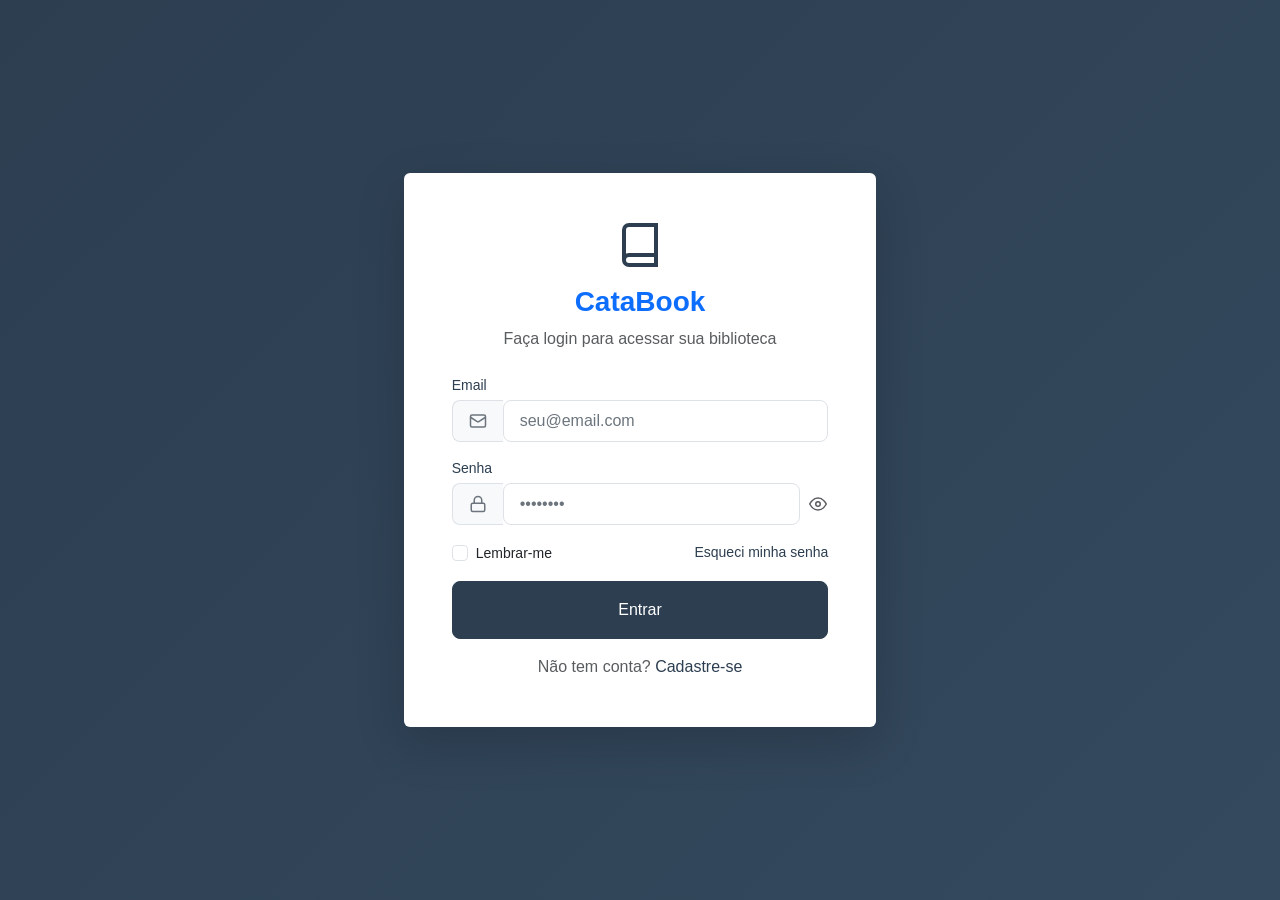
==== index.html @ 669f20c3 "Primeira versaão com adição de todos os arquivos" ====
<!DOCTYPE html>
<html lang="pt-BR">
<head>
  <meta charset="UTF-8">
  <meta name="viewport" content="width=device-width, initial-scale=1.0">
  <meta name="description" content="CataBook - Sistema de categorização de livros">
  <title>CataBook</title>
  <link href="https://cdn.jsdelivr.net/npm/bootstrap@5.3.2/dist/css/bootstrap.min.css" rel="stylesheet" integrity="sha384-T3c6CoIi6uLrA9TneNEoa7RxnatzjcDSCmG1MXxSR1GAsXEV/Dwwykc2MPK8M2HN" crossorigin="anonymous">
  <link rel="stylesheet" href="assets/css/main.css">
  <link rel="stylesheet" href="assets/css/components.css">
</head>
<body>
  <script>
    (function() {
      const token = sessionStorage.getItem('cata_book_access_token');
      if (token) {
        window.location.href = 'pages/book-list.html';
      } else {
        window.location.href = 'pages/login.html';
      }
    })();
  </script>
</body>
</html>
---- assets/css/main.css ----
:root {
  --color-primary: #2c3e50;
  --color-primary-light: #34495e;
  --color-primary-dark: #1a252f;
  --color-secondary: #e74c3c;
  --color-secondary-hover: #c0392b;
  --color-success: #27ae60;
  --color-warning: #f39c12;
  --color-info: #3498db;
  --color-light: #f8f9fa;
  --color-white: #ffffff;
  --color-text: #2c3e50;
  --color-text-muted: #6c757d;
  --color-border: #dee2e6;
  --color-border-focus: #2c3e50;
  --color-error: #e74c3c;
  --color-error-bg: #fdf2f2;

  --space-xs: 0.25rem;
  --space-sm: 0.5rem;
  --space-md: 1rem;
  --space-lg: 1.5rem;
  --space-xl: 2rem;
  --space-xxl: 3rem;

  --font-family-base: -apple-system, BlinkMacSystemFont, "Segoe UI", Roboto, "Helvetica Neue", Arial, sans-serif;
  --font-size-xs: 0.75rem;
  --font-size-sm: 0.875rem;
  --font-size-base: 1rem;
  --font-size-lg: 1.125rem;
  --font-size-xl: 1.25rem;
  --font-size-xxl: 1.5rem;
  --font-size-heading: 2rem;

  --border-radius: 8px;
  --border-radius-sm: 4px;
  --border-radius-lg: 12px;
  --shadow-sm: 0 1px 3px rgba(0, 0, 0, 0.08);
  --shadow-md: 0 4px 12px rgba(0, 0, 0, 0.12);
  --shadow-lg: 0 8px 24px rgba(0, 0, 0, 0.16);

  --transition-fast: 150ms ease;
  --transition-base: 200ms ease;
  --transition-slow: 300ms ease;

  --header-height: 64px;
  --sidebar-width: 260px;
  --content-max-width: 1200px;
  --form-max-width: 480px;
}

*, *::before, *::after {
  box-sizing: border-box;
}

html {
  font-size: 16px;
  -webkit-font-smoothing: antialiased;
  -moz-osx-font-smoothing: grayscale;
}

body {
  margin: 0;
  font-family: var(--font-family-base);
  font-size: var(--font-size-base);
  line-height: 1.5;
  color: var(--color-text);
  background-color: var(--color-light);
  min-height: 100vh;
}

a {
  color: var(--color-primary);
  text-decoration: none;
  transition: color var(--transition-fast);
}

a:hover {
  color: var(--color-primary-dark);
  text-decoration: underline;
}

img {
  max-width: 100%;
  height: auto;
  display: block;
}

button, input, select, textarea {
  font-family: inherit;
  font-size: inherit;
  line-height: inherit;
}

.sr-only {
  position: absolute;
  width: 1px;
  height: 1px;
  padding: 0;
  margin: -1px;
  overflow: hidden;
  clip: rect(0, 0, 0, 0);
  white-space: nowrap;
  border: 0;
}

.container-custom {
  width: 100%;
  max-width: var(--content-max-width);
  margin: 0 auto;
  padding: 0 var(--space-md);
}

.page-wrapper {
  min-height: 100vh;
  display: flex;
  flex-direction: column;
}

.main-content {
  flex: 1;
  padding: calc(var(--header-height) + var(--space-xl)) var(--space-md) var(--space-xl);
}

.page-header {
  margin-bottom: var(--space-xl);
}

.page-title {
  font-size: var(--font-size-heading);
  font-weight: 700;
  color: var(--color-text);
  margin: 0 0 var(--space-xs);
}

.page-subtitle {
  font-size: var(--font-size-lg);
  color: var(--color-text-muted);
  margin: 0;
}

.visually-hidden {
  position: absolute !important;
  width: 1px !important;
  height: 1px !important;
  padding: 0 !important;
  margin: -1px !important;
  overflow: hidden !important;
  clip: rect(0, 0, 0, 0) !important;
  white-space: nowrap !important;
  border: 0 !important;
}

.text-truncate-2 {
  display: -webkit-box;
  -webkit-line-clamp: 2;
  -webkit-box-orient: vertical;
  overflow: hidden;
}

.text-truncate-3 {
  display: -webkit-box;
  -webkit-line-clamp: 3;
  -webkit-box-orient: vertical;
  overflow: hidden;
}

@media (max-width: 575.98px) {
  :root {
    --font-size-heading: 1.5rem;
    --space-xl: 1.5rem;
  }
}
---- assets/css/components.css ----
.btn {
  display: inline-flex;
  align-items: center;
  justify-content: center;
  gap: var(--space-xs);
  padding: var(--space-sm) var(--space-lg);
  font-size: var(--font-size-sm);
  font-weight: 500;
  line-height: 1.5;
  border-radius: var(--border-radius);
  border: 1px solid transparent;
  cursor: pointer;
  transition: all var(--transition-fast);
  white-space: nowrap;
  text-decoration: none;
}

.btn:disabled, .btn.disabled {
  opacity: 0.65;
  cursor: not-allowed;
  pointer-events: none;
}

.btn-primary-custom {
  background-color: var(--color-primary);
  border-color: var(--color-primary);
  color: var(--color-white);
}

.btn-primary-custom:hover:not(:disabled) {
  background-color: var(--color-primary-dark);
  border-color: var(--color-primary-dark);
  color: var(--color-white);
  text-decoration: none;
}

.btn-primary-custom:focus, .btn-outline-custom:focus, .btn-danger-custom:focus {
  box-shadow: 0 0 0 3px rgba(44, 62, 80, 0.25);
}

.btn-outline-custom {
  background-color: transparent;
  border-color: var(--color-primary);
  color: var(--color-primary);
}

.btn-outline-custom:hover:not(:disabled) {
  background-color: var(--color-primary);
  color: var(--color-white);
  text-decoration: none;
}

.btn-danger-custom {
  background-color: var(--color-secondary);
  border-color: var(--color-secondary);
  color: var(--color-white);
}

.btn-danger-custom:hover:not(:disabled) {
  background-color: var(--color-secondary-hover);
  border-color: var(--color-secondary-hover);
  color: var(--color-white);
  text-decoration: none;
}

.btn-sm {
  padding: var(--space-xs) var(--space-md);
  font-size: var(--font-size-xs);
}

.btn-lg {
  padding: var(--space-md) var(--space-xl);
  font-size: var(--font-size-base);
}

.btn-icon {
  padding: var(--space-sm);
  line-height: 1;
}

.form-label-custom {
  display: block;
  font-size: var(--font-size-sm);
  font-weight: 500;
  color: var(--color-text);
  margin-bottom: var(--space-xs);
}

.form-control-custom {
  display: block;
  width: 100%;
  padding: var(--space-sm) var(--space-md);
  font-size: var(--font-size-base);
  font-weight: 400;
  line-height: 1.5;
  color: var(--color-text);
  background-color: var(--color-white);
  background-clip: padding-box;
  border: 1px solid var(--color-border);
  border-radius: var(--border-radius);
  transition: border-color var(--transition-fast), box-shadow var(--transition-fast);
}

.form-control-custom:focus {
  color: var(--color-text);
  background-color: var(--color-white);
  border-color: var(--color-border-focus);
  outline: 0;
  box-shadow: 0 0 0 3px rgba(44, 62, 80, 0.15);
}

.form-control-custom::placeholder {
  color: var(--color-text-muted);
  opacity: 1;
}

.form-control-custom:disabled, .form-control-custom[readonly] {
  background-color: var(--color-light);
  opacity: 1;
  cursor: not-allowed;
}

.form-control-custom.is-invalid {
  border-color: var(--color-error);
  padding-right: calc(1.5em + var(--space-md));
  background-image: url("data:image/svg+xml,%3csvg xmlns='http://www.w3.org/2000/svg' viewBox='0 0 12 12' width='12' height='12' fill='none' stroke='%23e74c3c'%3e%3ccircle cx='6' cy='6' r='4.5'/%3e%3cpath d='M5.8 3.6h.4L6 6.5z'/%3e%3ccircle cx='6' cy='9.5' r='.6' fill='%23e74c3c'/%3e%3c/svg%3e");
  background-repeat: no-repeat;
  background-position: right var(--space-md) center;
  background-size: 16px 16px;
}

.form-control-custom.is-valid {
  border-color: var(--color-success);
  padding-right: calc(1.5em + var(--space-md));
  background-image: url("data:image/svg+xml,%3csvg xmlns='http://www.w3.org/2000/svg' viewBox='0 0 8 8' width='8' height='8'%3e%3cpath fill='%2327ae60' d='M2.3 6.73L.6 4.53c-.4-1.04.46-1.4 1.1-.8l1.1 1.4 3.4-3.8c.6-.63 1.6-.27 1.2.7l-4 4.6c-.43.5-.8.4-1.1.1z'/%3e%3c/svg%3e");
  background-repeat: no-repeat;
  background-position: right var(--space-md) center;
  background-size: 16px 16px;
}

.form-control-custom[aria-describedby] {
  padding-right: calc(1.5em + var(--space-md));
}

.invalid-feedback {
  display: none;
  width: 100%;
  margin-top: var(--space-xs);
  font-size: var(--font-size-xs);
  color: var(--color-error);
}

.form-control-custom.is-invalid ~ .invalid-feedback,
.form-control-custom.is-invalid:focus ~ .invalid-feedback {
  display: block;
}

.valid-feedback {
  display: none;
  width: 100%;
  margin-top: var(--space-xs);
  font-size: var(--font-size-xs);
  color: var(--color-success);
}

.form-control-custom.is-valid ~ .valid-feedback,
.form-control-custom.is-valid:focus ~ .valid-feedback {
  display: block;
}

.form-floating {
  position: relative;
}

.form-floating > .form-control-custom {
  height: calc(3.5rem + 2px);
  line-height: 1.25;
}

.form-floating > label {
  position: absolute;
  top: 0;
  left: 0;
  height: 100%;
  padding: 1rem var(--space-md);
  pointer-events: none;
  border: 1px solid transparent;
  transform-origin: 0 0;
  transition: opacity var(--transition-fast), transform var(--transition-fast);
}

.form-floating > .form-control-custom:focus ~ label,
.form-floating > .form-control-custom:not(:placeholder-shown) ~ label {
  opacity: 0.65;
  transform: scale(0.85) translateY(-0.5rem) translateX(0.15rem);
}

.input-group-custom {
  position: relative;
  display: flex;
  flex-wrap: wrap;
  align-items: stretch;
  width: 100%;
}

.input-group-custom > .form-control-custom {
  position: relative;
  flex: 1 1 auto;
  width: 1%;
  min-width: 0;
}

.input-group-custom > .form-control-custom:focus {
  z-index: 3;
}

.input-group-text {
  display: flex;
  align-items: center;
  padding: var(--space-sm) var(--space-md);
  font-size: var(--font-size-sm);
  font-weight: 500;
  line-height: 1.5;
  color: var(--color-text-muted);
  text-align: center;
  white-space: nowrap;
  background-color: var(--color-light);
  border: 1px solid var(--color-border);
  border-radius: var(--border-radius);
}

.input-group-custom > .input-group-text:first-child {
  border-right: 0;
  border-top-right-radius: 0;
  border-bottom-right-radius: 0;
}

.input-group-custom > .input-group-text:last-child {
  border-left: 0;
  border-top-left-radius: 0;
  border-bottom-left-radius: 0;
}

.card-book {
  background: var(--color-white);
  border: 1px solid var(--color-border);
  border-radius: var(--border-radius-lg);
  box-shadow: var(--shadow-sm);
  overflow: hidden;
  transition: box-shadow var(--transition-base), transform var(--transition-fast);
  height: 100%;
  display: flex;
  flex-direction: column;
}

.card-book:hover {
  box-shadow: var(--shadow-md);
  transform: translateY(-2px);
}

.card-book__image {
  width: 100%;
  aspect-ratio: 2 / 3;
  object-fit: cover;
  background-color: var(--color-light);
}

.card-book__body {
  padding: var(--space-md);
  flex: 1;
  display: flex;
  flex-direction: column;
}

.card-book__title {
  font-size: var(--font-size-base);
  font-weight: 600;
  color: var(--color-text);
  margin: 0 0 var(--space-xs);
  line-height: 1.3;
}

.card-book__meta {
  font-size: var(--font-size-xs);
  color: var(--color-text-muted);
  margin: 0 0 var(--space-sm);
}

.card-book__description {
  font-size: var(--font-size-sm);
  color: var(--color-text);
  margin: 0 0 var(--space-md);
  flex: 1;
}

.card-book__actions {
  display: flex;
  gap: var(--space-sm);
  padding-top: var(--space-sm);
  border-top: 1px solid var(--color-border);
}

.drop-zone {
  position: relative;
  border: 2px dashed var(--color-border);
  border-radius: var(--border-radius);
  padding: var(--space-xl);
  text-align: center;
  cursor: pointer;
  transition: all var(--transition-fast);
  background-color: var(--color-white);
}

.drop-zone:hover, .drop-zone.drag-over {
  border-color: var(--color-primary);
  background-color: rgba(44, 62, 80, 0.03);
}

.drop-zone.has-file {
  border-style: solid;
  border-color: var(--color-success);
  padding: var(--space-md);
}

.drop-zone__input {
  position: absolute;
  inset: 0;
  width: 100%;
  height: 100%;
  opacity: 0;
  cursor: pointer;
  z-index: 1;
}

.drop-zone__icon {
  width: 48px;
  height: 48px;
  color: var(--color-text-muted);
  margin: 0 auto var(--space-sm);
}

.drop-zone__text {
  font-size: var(--font-size-sm);
  color: var(--color-text-muted);
  margin: 0;
}

.drop-zone__preview {
  position: relative;
  max-width: 100%;
  max-height: 200px;
  margin: 0 auto;
  border-radius: var(--border-radius-sm);
  overflow: hidden;
}

.drop-zone__preview img {
  width: 100%;
  height: auto;
  max-height: 200px;
  object-fit: cover;
}

.drop-zone__remove {
  position: absolute;
  top: var(--space-xs);
  right: var(--space-xs);
  width: 28px;
  height: 28px;
  border-radius: 50%;
  background: rgba(0, 0, 0, 0.6);
  color: white;
  border: none;
  cursor: pointer;
  display: flex;
  align-items: center;
  justify-content: center;
  font-size: var(--font-size-xs);
  line-height: 1;
  transition: background var(--transition-fast);
}

.drop-zone__remove:hover {
  background: rgba(231, 76, 60, 0.9);
}

.password-strength {
  height: 4px;
  border-radius: 2px;
  background: var(--color-border);
  margin-top: var(--space-xs);
  overflow: hidden;
}

.password-strength__bar {
  height: 100%;
  width: 0%;
  transition: width var(--transition-base), background var(--transition-base);
  border-radius: 2px;
}

.password-strength__bar.weak { width: 33%; background: var(--color-secondary); }
.password-strength__bar.medium { width: 66%; background: var(--color-warning); }
.password-strength__bar.strong { width: 100%; background: var(--color-success); }

.password-strength__labels {
  display: flex;
  justify-content: space-between;
  margin-top: var(--space-xs);
  font-size: var(--font-size-xs);
  color: var(--color-text-muted);
}

.password-strength__labels span.active {
  color: var(--color-text);
  font-weight: 500;
}

.isbn-feedback {
  display: flex;
  align-items: center;
  gap: var(--space-xs);
  margin-top: var(--space-xs);
  font-size: var(--font-size-xs);
}

.isbn-feedback__icon {
  width: 16px;
  height: 16px;
  flex-shrink: 0;
}

.isbn-feedback__icon.valid { color: var(--color-success); }
.isbn-feedback__icon.invalid { color: var(--color-error); }

.isbn-feedback__text.valid { color: var(--color-success); }
.isbn-feedback__text.invalid { color: var(--color-error); }

.accordion-custom {
  border: 1px solid var(--color-border);
  border-radius: var(--border-radius);
  overflow: hidden;
  background: var(--color-white);
}

.accordion-custom__item {
  border-bottom: 1px solid var(--color-border);
}

.accordion-custom__item:last-child {
  border-bottom: none;
}

.accordion-custom__header {
  width: 100%;
  padding: var(--space-md);
  background: var(--color-light);
  border: none;
  text-align: left;
  font-size: var(--font-size-base);
  font-weight: 500;
  color: var(--color-text);
  cursor: pointer;
  display: flex;
  align-items: center;
  justify-content: space-between;
  gap: var(--space-md);
  transition: background var(--transition-fast);
}

.accordion-custom__header:hover {
  background: var(--color-border);
}

.accordion-custom__header[aria-expanded="true"] {
  background: var(--color-white);
  border-bottom: 1px solid var(--color-border);
}

.accordion-custom__icon {
  width: 20px;
  height: 20px;
  color: var(--color-text-muted);
  transition: transform var(--transition-fast);
  flex-shrink: 0;
}

.accordion-custom__header[aria-expanded="true"] .accordion-custom__icon {
  transform: rotate(180deg);
}

.accordion-custom__body {
  padding: var(--space-md);
  display: none;
}

.accordion-custom__body[hidden] {
  display: none;
}

.accordion-custom__body:not([hidden]) {
  display: block;
  animation: accordion-down var(--transition-base) ease-out;
}

@keyframes accordion-down {
  from { opacity: 0; transform: translateY(-8px); }
  to { opacity: 1; transform: translateY(0); }
}

.badge-status {
  display: inline-flex;
  align-items: center;
  padding: var(--space-xs) var(--space-sm);
  font-size: var(--font-size-xs);
  font-weight: 500;
  border-radius: var(--border-radius-sm);
  text-transform: capitalize;
}

.badge-status--reading { background: rgba(52, 152, 219, 0.15); color: var(--color-info); }
.badge-status--read { background: rgba(39, 174, 96, 0.15); color: var(--color-success); }
.badge-status--want_to_read { background: rgba(243, 156, 18, 0.15); color: var(--color-warning); }

.skeleton {
  background: linear-gradient(90deg, var(--color-border) 25%, var(--color-light) 50%, var(--color-border) 75%);
  background-size: 200% 100%;
  animation: skeleton-loading 1.5s infinite;
  border-radius: var(--border-radius-sm);
}

@keyframes skeleton-loading {
  0% { background-position: 200% 0; }
  100% { background-position: -200% 0; }
}

.toast-container {
  position: fixed;
  top: var(--space-lg);
  right: var(--space-lg);
  z-index: 1080;
  display: flex;
  flex-direction: column;
  gap: var(--space-sm);
  pointer-events: none;
}

.toast {
  pointer-events: auto;
  min-width: 280px;
  max-width: 400px;
  padding: var(--space-md);
  background: var(--color-white);
  border-radius: var(--border-radius);
  box-shadow: var(--shadow-lg);
  border-left: 4px solid var(--color-primary);
  animation: toast-in var(--transition-base) ease-out;
  display: flex;
  align-items: flex-start;
  gap: var(--space-sm);
}

.toast--success { border-left-color: var(--color-success); }
.toast--error { border-left-color: var(--color-error); }
.toast--warning { border-left-color: var(--color-warning); }

@keyframes toast-in {
  from { opacity: 0; transform: translateX(100%); }
  to { opacity: 1; transform: translateX(0); }
}

.toast__content { flex: 1; }
.toast__title { font-weight: 600; margin: 0 0 var(--space-xs); }
.toast__message { font-size: var(--font-size-sm); color: var(--color-text-muted); margin: 0; }
.toast__close {
  background: none;
  border: none;
  color: var(--color-text-muted);
  cursor: pointer;
  padding: 0;
  line-height: 1;
  flex-shrink: 0;
}
.toast__close:hover { color: var(--color-text); }

.modal-backdrop-custom {
  position: fixed;
  inset: 0;
  background: rgba(0, 0, 0, 0.5);
  z-index: 1050;
  animation: fade-in var(--transition-fast);
}

.modal-custom {
  position: fixed;
  top: 50%;
  left: 50%;
  transform: translate(-50%, -50%);
  z-index: 1060;
  max-width: 400px;
  width: 90%;
  background: var(--color-white);
  border-radius: var(--border-radius-lg);
  box-shadow: var(--shadow-lg);
  animation: modal-in var(--transition-base);
}

@keyframes fade-in { from { opacity: 0; } to { opacity: 1; } }
@keyframes modal-in { from { opacity: 0; transform: translate(-50%, -60%); } to { opacity: 1; transform: translate(-50%, -50%); } }

.modal-custom__header {
  padding: var(--space-md) var(--space-lg);
  border-bottom: 1px solid var(--color-border);
  display: flex;
  align-items: center;
  justify-content: space-between;
}

.modal-custom__title {
  margin: 0;
  font-size: var(--font-size-lg);
  font-weight: 600;
}

.modal-custom__close {
  background: none;
  border: none;
  font-size: var(--font-size-xl);
  line-height: 1;
  color: var(--color-text-muted);
  cursor: pointer;
  padding: 0;
}
.modal-custom__close:hover { color: var(--color-text); }

.modal-custom__body { padding: var(--space-lg); }
.modal-custom__footer {
  padding: var(--space-md) var(--space-lg);
  border-top: 1px solid var(--color-border);
  display: flex;
  justify-content: flex-end;
  gap: var(--space-sm);
}

.spinner {
  display: inline-block;
  width: 1em;
  height: 1em;
  border: 2px solid currentColor;
  border-right-color: transparent;
  border-radius: 50%;
  animation: spinner-rotate 0.75s linear infinite;
}

@keyframes spinner-rotate { to { transform: rotate(360deg); } }

.spinner-sm { width: 0.75em; height: 0.75em; border-width: 1.5px; }
.spinner-lg { width: 2em; height: 2em; border-width: 3px; }

.empty-state {
  text-align: center;
  padding: var(--space-xxl) var(--space-md);
  color: var(--color-text-muted);
}

.empty-state__icon {
  width: 80px;
  height: 80px;
  margin: 0 auto var(--space-lg);
  color: var(--color-border);
}

.empty-state__title {
  font-size: var(--font-size-xl);
  font-weight: 600;
  color: var(--color-text);
  margin: 0 0 var(--space-sm);
}

.empty-state__text {
  margin: 0 0 var(--space-lg);
  max-width: 300px;
  margin-left: auto;
  margin-right: auto;
}

.pagination-custom {
  display: flex;
  justify-content: center;
  align-items: center;
  gap: var(--space-xs);
  margin-top: var(--space-xl);
  flex-wrap: wrap;
}

.page-link-custom {
  display: flex;
  align-items: center;
  justify-content: center;
  min-width: 40px;
  height: 40px;
  padding: 0 var(--space-md);
  font-size: var(--font-size-sm);
  font-weight: 500;
  color: var(--color-primary);
  background: var(--color-white);
  border: 1px solid var(--color-border);
  border-radius: var(--border-radius);
  text-decoration: none;
  transition: all var(--transition-fast);
}

.page-link-custom:hover {
  color: var(--color-primary-dark);
  background: var(--color-light);
  border-color: var(--color-primary);
  text-decoration: none;
}

.page-link-custom.active {
  color: var(--color-white);
  background: var(--color-primary);
  border-color: var(--color-primary);
  cursor: default;
}

.page-link-custom:disabled {
  color: var(--color-text-muted);
  background: var(--color-white);
  border-color: var(--color-border);
  cursor: not-allowed;
}

.search-form {
  display: flex;
  gap: var(--space-sm);
  flex-wrap: wrap;
  align-items: center;
}

.search-form__input {
  flex: 1;
  min-width: 200px;
}

.search-form__select {
  min-width: 160px;
}

.header-nav {
  position: fixed;
  top: 0;
  left: 0;
  right: 0;
  height: var(--header-height);
  background: var(--color-white);
  border-bottom: 1px solid var(--color-border);
  z-index: 1030;
  display: flex;
  align-items: center;
  justify-content: space-between;
  padding: 0 var(--space-lg);
}

.header-nav__brand {
  font-size: var(--font-size-xl);
  font-weight: 700;
  color: var(--color-primary);
  text-decoration: none;
}

.header-nav__brand:hover {
  color: var(--color-primary-dark);
  text-decoration: none;
}

.header-nav__actions {
  display: flex;
  align-items: center;
  gap: var(--space-md);
}

.header-nav__user {
  font-size: var(--font-size-sm);
  color: var(--color-text-muted);
}

@media (max-width: 767.98px) {
  .header-nav__brand { font-size: var(--font-size-lg); }
  .header-nav__user { display: none; }
}
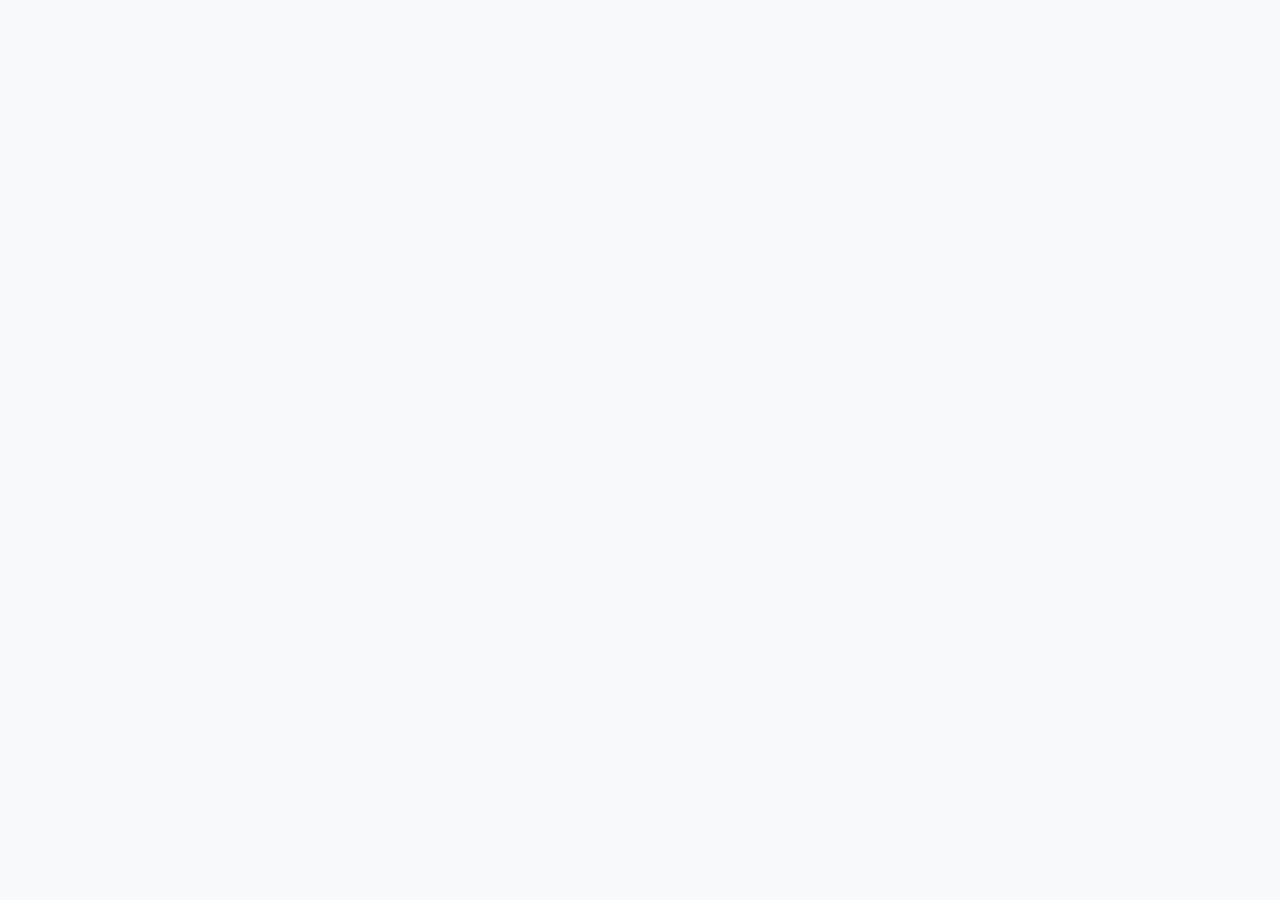
==== commit ffaccad3: "book-form.html: Correções no formulário" ====
--- a/index.html
+++ b/index.html
@@ -10,15 +10,5 @@
   <link rel="stylesheet" href="assets/css/components.css">
 </head>
 <body>
-  <script>
-    (function() {
-      const token = sessionStorage.getItem('cata_book_access_token');
-      if (token) {
-        window.location.href = 'pages/book-list.html';
-      } else {
-        window.location.href = 'pages/login.html';
-      }
-    })();
-  </script>
 </body>
 </html>
--- a/assets/css/main.css
+++ b/assets/css/main.css
@@ -2,11 +2,15 @@
   --color-primary: #2c3e50;
   --color-primary-light: #34495e;
   --color-primary-dark: #1a252f;
+  --color-primary-rgb: 44, 62, 80;
   --color-secondary: #e74c3c;
   --color-secondary-hover: #c0392b;
   --color-success: #27ae60;
+  --color-success-rgb: 39, 174, 96;
   --color-warning: #f39c12;
+  --color-warning-rgb: 243, 156, 18;
   --color-info: #3498db;
+  --color-info-rgb: 52, 152, 219;
   --color-light: #f8f9fa;
   --color-white: #ffffff;
   --color-text: #2c3e50;
@@ -47,6 +51,136 @@
   --sidebar-width: 260px;
   --content-max-width: 1200px;
   --form-max-width: 480px;
+
+  --auth-bg-start: #2c3e50;
+  --auth-bg-end: #34495e;
+  --color-btn-text: #ffffff;
+}
+
+[data-theme="dark"] {
+  --color-primary: #5dade2;
+  --color-primary-light: #3498db;
+  --color-primary-dark: #2e86c1;
+  --color-primary-rgb: 89, 171, 226;
+  --color-secondary: #ec7063;
+  --color-secondary-hover: #e74c3c;
+  --color-success: #2ecc71;
+  --color-success-rgb: 46, 204, 113;
+  --color-warning: #f1c40f;
+  --color-warning-rgb: 241, 196, 15;
+  --color-info: #5dade2;
+  --color-info-rgb: 89, 171, 226;
+  --color-light: #121a22;
+  --color-white: #1e2a36;
+  --color-text: #ecf0f1;
+  --color-text-muted: #aab4bf;
+  --color-border: #34495e;
+  --color-border-focus: #5dade2;
+  --color-error: #ec7063;
+  --color-error-bg: #3a1e1e;
+
+  --auth-bg-start: #0d141b;
+  --auth-bg-end: #1a252f;
+  --color-btn-text: #ffffff;
+
+  color-scheme: dark;
+
+  --shadow-sm: 0 1px 3px rgba(0, 0, 0, 0.3);
+  --shadow-md: 0 4px 12px rgba(0, 0, 0, 0.4);
+  --shadow-lg: 0 8px 24px rgba(0, 0, 0, 0.5);
+}
+
+[data-theme="dark"] .card {
+  --bs-card-bg: var(--color-white);
+  background-color: var(--color-white);
+  color: var(--color-text);
+  border-color: var(--color-border);
+}
+
+[data-theme="dark"] .text-muted {
+  color: var(--color-text-muted) !important;
+}
+
+[data-theme="dark"] .text-primary {
+  color: var(--color-primary) !important;
+}
+
+[data-theme="dark"] .form-text {
+  color: var(--color-text-muted) !important;
+}
+
+[data-theme="dark"] .form-check-label {
+  color: var(--color-text) !important;
+}
+
+[data-theme="dark"] .form-check-input {
+  background-color: var(--color-white);
+  border-color: var(--color-border);
+}
+
+[data-theme="dark"] .dropdown-menu {
+  --bs-dropdown-bg: var(--color-white);
+  --bs-dropdown-color: var(--color-text);
+  --bs-dropdown-border-color: var(--color-border);
+  --bs-dropdown-link-color: var(--color-text);
+  --bs-dropdown-link-hover-bg: var(--color-light);
+  --bs-dropdown-header-color: var(--color-text-muted);
+  background-color: var(--color-white);
+  color: var(--color-text);
+  border-color: var(--color-border);
+}
+
+[data-theme="dark"] .dropdown-item {
+  color: var(--color-text);
+}
+
+[data-theme="dark"] .dropdown-item:hover {
+  background-color: var(--color-light);
+  color: var(--color-text);
+}
+
+[data-theme="dark"] .dropdown-header {
+  color: var(--color-text-muted);
+}
+
+[data-theme="dark"] .btn-outline-secondary {
+  color: var(--color-text);
+  border-color: var(--color-border);
+}
+
+[data-theme="dark"] .btn-outline-secondary:hover {
+  background-color: var(--color-light);
+  color: var(--color-text);
+  border-color: var(--color-border-focus);
+}
+
+[data-theme="dark"] .demo-credentials {
+  background: var(--color-light) !important;
+  border-color: var(--color-border) !important;
+  color: var(--color-text);
+}
+
+[data-theme="dark"] .demo-credentials small,
+[data-theme="dark"] .demo-credentials h6 {
+  color: var(--color-text-muted) !important;
+}
+
+.theme-toggle .theme-icon-sun,
+.theme-toggle .theme-text-light {
+  display: none;
+}
+.theme-toggle .theme-icon-moon,
+.theme-toggle .theme-text-dark {
+  display: inline-block;
+}
+
+[data-theme="dark"] .theme-toggle .theme-icon-sun,
+[data-theme="dark"] .theme-toggle .theme-text-light {
+  display: inline-block;
+}
+[data-theme="dark"] .theme-toggle .theme-icon-moon,
+[data-theme="dark"] .theme-toggle .theme-text-dark {
+  display: none;
 }
 
 *, *::before, *::after {
@@ -170,4 +304,21 @@
     --font-size-heading: 1.5rem;
     --space-xl: 1.5rem;
   }
+}
+
+.auth-page {
+  background: linear-gradient(135deg, var(--auth-bg-start) 0%, var(--auth-bg-end) 100%);
+}
+
+.loading-overlay {
+  background: rgba(var(--overlay-rgb, 0, 0, 0), 0.85);
+  backdrop-filter: blur(4px);
+}
+
+[data-theme="light"] .loading-overlay {
+  --overlay-rgb: 255, 255, 255;
+}
+
+[data-theme="dark"] .loading-overlay {
+  --overlay-rgb: 18, 26, 34;
 }
--- a/assets/css/components.css
+++ b/assets/css/components.css
@@ -35,7 +35,7 @@
 }
 
 .btn-primary-custom:focus, .btn-outline-custom:focus, .btn-danger-custom:focus {
-  box-shadow: 0 0 0 3px rgba(44, 62, 80, 0.25);
+  box-shadow: 0 0 0 3px rgba(var(--color-primary-rgb, 44, 62, 80), 0.25);
 }
 
 .btn-outline-custom {
@@ -106,7 +106,7 @@
   background-color: var(--color-white);
   border-color: var(--color-border-focus);
   outline: 0;
-  box-shadow: 0 0 0 3px rgba(44, 62, 80, 0.15);
+  box-shadow: 0 0 0 3px rgba(var(--color-primary-rgb, 44, 62, 80), 0.15);
 }
 
 .form-control-custom::placeholder {
@@ -313,7 +313,7 @@
 
 .drop-zone:hover, .drop-zone.drag-over {
   border-color: var(--color-primary);
-  background-color: rgba(44, 62, 80, 0.03);
+  background-color: rgba(var(--color-primary-rgb, 44, 62, 80), 0.05);
 }
 
 .drop-zone.has-file {
@@ -416,6 +416,34 @@
   font-weight: 500;
 }
 
+.password-requirements {
+  transition: opacity var(--transition-fast), transform var(--transition-fast), max-height var(--transition-base);
+  max-height: 0;
+  overflow: hidden;
+  opacity: 0;
+  transform: translateY(-8px);
+}
+
+.password-requirements.show {
+  max-height: 300px;
+  opacity: 1;
+  transform: translateY(0);
+}
+
+.password-requirements .req-icon {
+  flex-shrink: 0;
+  transition: color var(--transition-fast);
+}
+
+.card-sm {
+  border-radius: var(--border-radius-sm);
+  border-width: 1px;
+}
+
+.password-requirements ul li {
+  transition: color var(--transition-fast);
+}
+
 .isbn-feedback {
   display: flex;
   align-items: center;
@@ -518,9 +546,9 @@
   text-transform: capitalize;
 }
 
-.badge-status--reading { background: rgba(52, 152, 219, 0.15); color: var(--color-info); }
-.badge-status--read { background: rgba(39, 174, 96, 0.15); color: var(--color-success); }
-.badge-status--want_to_read { background: rgba(243, 156, 18, 0.15); color: var(--color-warning); }
+.badge-status--reading { background: rgba(var(--color-info-rgb, 52, 152, 219), 0.15); color: var(--color-info); }
+.badge-status--read { background: rgba(var(--color-success-rgb, 39, 174, 96), 0.15); color: var(--color-success); }
+.badge-status--want_to_read { background: rgba(var(--color-warning-rgb, 243, 156, 18), 0.15); color: var(--color-warning); }
 
 .skeleton {
   background: linear-gradient(90deg, var(--color-border) 25%, var(--color-light) 50%, var(--color-border) 75%);
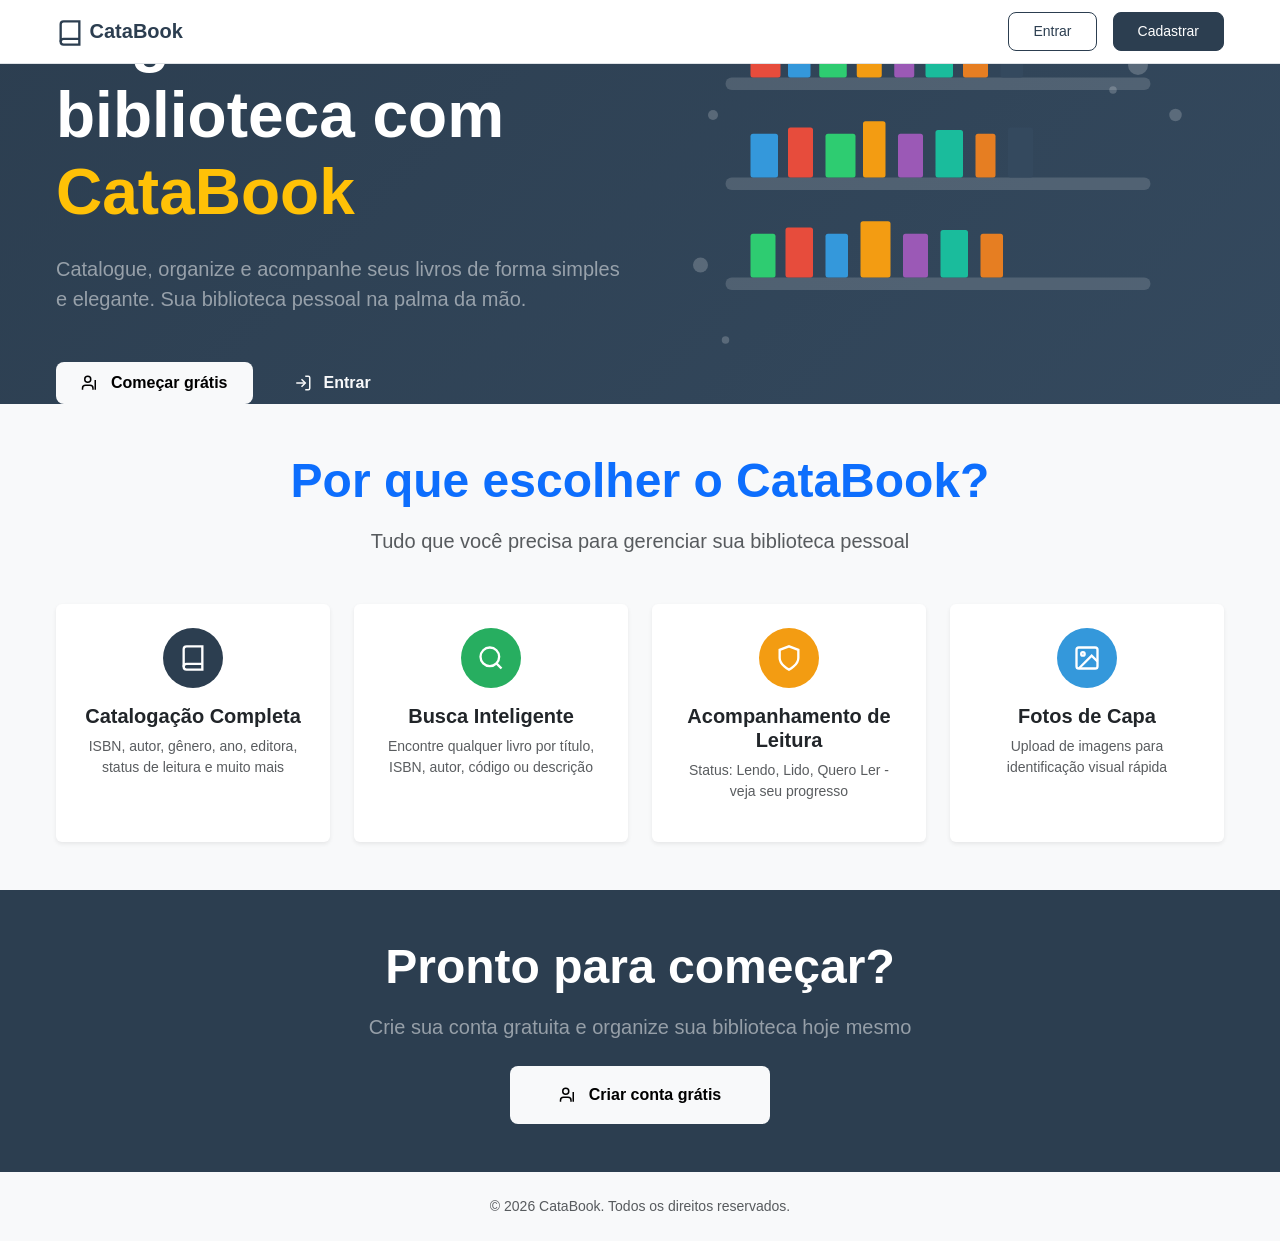
==== commit 28532686: "Décima quarta adição OK - Landing page index.html" ====
--- a/index.html
+++ b/index.html
@@ -3,12 +3,204 @@
 <head>
   <meta charset="UTF-8">
   <meta name="viewport" content="width=device-width, initial-scale=1.0">
-  <meta name="description" content="CataBook - Sistema de categorização de livros">
-  <title>CataBook</title>
-  <link href="https://cdn.jsdelivr.net/npm/bootstrap@5.3.2/dist/css/bootstrap.min.css" rel="stylesheet" integrity="sha384-T3c6CoIi6uLrA9TneNEoa7RxnatzjcDSCmG1MXxSR1GAsXEV/Dwwykc2MPK8M2HN" crossorigin="anonymous">
+  <meta name="description" content="CataBook - Sistema de categorização e gerenciamento de biblioteca pessoal">
+  <title>CataBook - Sua Biblioteca Pessoal</title>
+  <link href="assets/vendor/bootstrap/bootstrap.min.css" rel="stylesheet">
   <link rel="stylesheet" href="assets/css/main.css">
   <link rel="stylesheet" href="assets/css/components.css">
 </head>
 <body>
+  <header class="header-nav" role="banner">
+    <div class="container-custom">
+      <div class="d-flex align-items-center justify-content-between py-3">
+        <a href="#" class="header-nav__brand" aria-label="CataBook - Início">
+          <svg width="28" height="28" viewBox="0 0 24 24" fill="none" stroke="currentColor" stroke-width="2" aria-hidden="true">
+            <path d="M4 19.5A2.5 2.5 0 0 1 6.5 17H20"></path>
+            <path d="M6.5 2H20v20H6.5A2.5 2.5 0 0 1 4 19.5v-15A2.5 2.5 0 0 1 6.5 2z"></path>
+          </svg>
+          CataBook
+        </a>
+        <nav class="d-none d-md-flex align-items-center gap-3">
+          <a href="pages/login.html" class="btn btn-outline-custom">Entrar</a>
+          <a href="pages/register.html" class="btn btn-primary-custom">Cadastrar</a>
+        </nav>
+      </div>
+    </div>
+  </header>
+
+  <main>
+    <section class="hero-section" style="background: linear-gradient(135deg, var(--color-primary) 0%, var(--color-primary-light) 100%);">
+      <div class="container-custom">
+        <div class="row align-items-center min-vh-75">
+          <div class="col-12 col-lg-6 mb-5 mb-lg-0">
+            <h1 class="display-3 fw-bold text-white mb-4">Organize sua biblioteca com <span class="text-warning">CataBook</span></h1>
+            <p class="lead text-white-50 mb-5">Catalogue, organize e acompanhe seus livros de forma simples e elegante. Sua biblioteca pessoal na palma da mão.</p>
+            <div class="d-flex flex-wrap gap-3">
+              <a href="pages/register.html" class="btn btn-light btn-lg px-4 py-2 fw-semibold">
+                <svg width="18" height="18" viewBox="0 0 24 24" fill="none" stroke="currentColor" stroke-width="2" class="me-2" aria-hidden="true">
+                  <path d="M16 21v-2a4 4 0 0 0-4-4H6a4 4 0 0 0-4 4v2"></path>
+                  <circle cx="9" cy="7" r="4"></circle>
+                  <line x1="19" y1="8" x2="19" y2="21"></line>
+                </svg>
+                Começar grátis
+              </a>
+              <a href="pages/login.html" class="btn btn-outline-light btn-lg px-4 py-2 fw-semibold">
+                <svg width="18" height="18" viewBox="0 0 24 24" fill="none" stroke="currentColor" stroke-width="2" class="me-2" aria-hidden="true">
+                  <path d="M15 3h4a2 2 0 0 1 2 2v14a2 2 0 0 1-2 2h-4"></path>
+                  <polyline points="10 17 15 12 10 7"></polyline>
+                  <line x1="15" y1="12" x2="3" y2="12"></line>
+                </svg>
+                Entrar
+              </a>
+            </div>
+          </div>
+          <div class="col-12 col-lg-6 text-center">
+            <div class="hero-illustration" style="max-width: 500px; margin: 0 auto;">
+              <svg viewBox="0 0 400 300" fill="none" xmlns="http://www.w3.org/2000/svg" aria-hidden="true" style="width: 100%; height: auto;">
+                <!-- Bookshelf -->
+                <rect x="30" y="50" width="340" height="10" rx="5" fill="rgba(255,255,255,0.15)"/>
+                <rect x="30" y="130" width="340" height="10" rx="5" fill="rgba(255,255,255,0.15)"/>
+                <rect x="30" y="210" width="340" height="10" rx="5" fill="rgba(255,255,255,0.15)"/>
+                
+                <!-- Books on shelves -->
+                <g fill="rgba(255,255,255,0.9)">
+                  <!-- Shelf 1 -->
+                  <rect x="50" y="15" width="24" height="35" rx="2" fill="#e74c3c"/>
+                  <rect x="80" y="10" width="18" height="40" rx="2" fill="#3498db"/>
+                  <rect x="105" y="15" width="22" height="35" rx="2" fill="#2ecc71"/>
+                  <rect x="135" y="5" width="20" height="45" rx="2" fill="#f39c12"/>
+                  <rect x="165" y="15" width="16" height="35" rx="2" fill="#9b59b6"/>
+                  <rect x="190" y="12" width="22" height="38" rx="2" fill="#1abc9c"/>
+                  <rect x="220" y="15" width="20" height="35" rx="2" fill="#e67e22"/>
+                  <rect x="250" y="10" width="18" height="40" rx="2" fill="#34495e"/>
+                  
+                  <!-- Shelf 2 -->
+                  <rect x="50" y="95" width="22" height="35" rx="2" fill="#3498db"/>
+                  <rect x="80" y="90" width="20" height="40" rx="2" fill="#e74c3c"/>
+                  <rect x="110" y="95" width="24" height="35" rx="2" fill="#2ecc71"/>
+                  <rect x="140" y="85" width="18" height="45" rx="2" fill="#f39c12"/>
+                  <rect x="168" y="95" width="20" height="35" rx="2" fill="#9b59b6"/>
+                  <rect x="198" y="92" width="22" height="38" rx="2" fill="#1abc9c"/>
+                  <rect x="230" y="95" width="16" height="35" rx="2" fill="#e67e22"/>
+                  <rect x="256" y="90" width="20" height="40" rx="2" fill="#34495e"/>
+                  
+                  <!-- Shelf 3 -->
+                  <rect x="50" y="175" width="20" height="35" rx="2" fill="#2ecc71"/>
+                  <rect x="78" y="170" width="22" height="40" rx="2" fill="#e74c3c"/>
+                  <rect x="110" y="175" width="18" height="35" rx="2" fill="#3498db"/>
+                  <rect x="138" y="165" width="24" height="45" rx="2" fill="#f39c12"/>
+                  <rect x="172" y="175" width="20" height="35" rx="2" fill="#9b59b6"/>
+                  <rect x="202" y="172" width="22" height="38" rx="2" fill="#1abc9c"/>
+                  <rect x="234" y="175" width="18" height="35" rx="2" fill="#e67e22"/>
+                </g>
+                
+                <!-- Decorative elements -->
+                <g fill="rgba(255,255,255,0.2)">
+                  <circle cx="360" cy="40" r="8"/>
+                  <circle cx="380" cy="20" r="4"/>
+                  <circle cx="340" cy="60" r="3"/>
+                  <circle cx="390" cy="80" r="5"/>
+                  <circle cx="20" cy="80" r="4"/>
+                  <circle cx="10" cy="200" r="6"/>
+                  <circle cx="30" cy="260" r="3"/>
+                </g>
+              </svg>
+            </div>
+          </div>
+        </div>
+      </div>
+    </section>
+
+    <section class="features-section py-5">
+      <div class="container-custom">
+        <div class="text-center mb-5">
+          <h2 class="display-5 fw-bold text-primary mb-3">Por que escolher o CataBook?</h2>
+          <p class="lead text-muted">Tudo que você precisa para gerenciar sua biblioteca pessoal</p>
+        </div>
+        <div class="row g-4">
+          <div class="col-12 col-md-6 col-lg-3">
+            <div class="card h-100 border-0 shadow-sm text-center p-4">
+              <div class="feature-icon mb-3" style="width: 60px; height: 60px; margin: 0 auto; background: var(--color-primary); border-radius: 50%; display: flex; align-items: center; justify-content: center;">
+                <svg width="28" height="28" viewBox="0 0 24 24" fill="none" stroke="white" stroke-width="2" aria-hidden="true">
+                  <path d="M4 19.5A2.5 2.5 0 0 1 6.5 17H20"></path>
+                  <path d="M6.5 2H20v20H6.5A2.5 2.5 0 0 1 4 19.5v-15A2.5 2.5 0 0 1 6.5 2z"></path>
+                </svg>
+              </div>
+              <h3 class="h5 fw-bold">Catalogação Completa</h3>
+              <p class="text-muted small">ISBN, autor, gênero, ano, editora, status de leitura e muito mais</p>
+            </div>
+          </div>
+          <div class="col-12 col-md-6 col-lg-3">
+            <div class="card h-100 border-0 shadow-sm text-center p-4">
+              <div class="feature-icon mb-3" style="width: 60px; height: 60px; margin: 0 auto; background: var(--color-success); border-radius: 50%; display: flex; align-items: center; justify-content: center;">
+                <svg width="28" height="28" viewBox="0 0 24 24" fill="none" stroke="white" stroke-width="2" aria-hidden="true">
+                  <circle cx="11" cy="11" r="8"></circle>
+                  <line x1="21" y1="21" x2="16.65" y2="16.65"></line>
+                </svg>
+              </div>
+              <h3 class="h5 fw-bold">Busca Inteligente</h3>
+              <p class="text-muted small">Encontre qualquer livro por título, ISBN, autor, código ou descrição</p>
+            </div>
+          </div>
+          <div class="col-12 col-md-6 col-lg-3">
+            <div class="card h-100 border-0 shadow-sm text-center p-4">
+              <div class="feature-icon mb-3" style="width: 60px; height: 60px; margin: 0 auto; background: var(--color-warning); border-radius: 50%; display: flex; align-items: center; justify-content: center;">
+                <svg width="28" height="28" viewBox="0 0 24 24" fill="none" stroke="white" stroke-width="2" aria-hidden="true">
+                  <path d="M12 22s8-4 8-10V5l-8-3-8 3v7c0 6 8 10 8 10z"></path>
+                </svg>
+              </div>
+              <h3 class="h5 fw-bold">Acompanhamento de Leitura</h3>
+              <p class="text-muted small">Status: Lendo, Lido, Quero Ler - veja seu progresso</p>
+            </div>
+          </div>
+          <div class="col-12 col-md-6 col-lg-3">
+            <div class="card h-100 border-0 shadow-sm text-center p-4">
+              <div class="feature-icon mb-3" style="width: 60px; height: 60px; margin: 0 auto; background: var(--color-info); border-radius: 50%; display: flex; align-items: center; justify-content: center;">
+                <svg width="28" height="28" viewBox="0 0 24 24" fill="none" stroke="white" stroke-width="2" aria-hidden="true">
+                  <rect x="3" y="3" width="18" height="18" rx="2" ry="2"></rect>
+                  <circle cx="8.5" cy="8.5" r="1.5"></circle>
+                  <polyline points="21 15 16 10 5 21"></polyline>
+                </svg>
+              </div>
+              <h3 class="h5 fw-bold">Fotos de Capa</h3>
+              <p class="text-muted small">Upload de imagens para identificação visual rápida</p>
+            </div>
+          </div>
+        </div>
+      </div>
+    </section>
+
+    <section class="cta-section py-5" style="background: var(--color-primary);">
+      <div class="container-custom text-center">
+        <h2 class="display-5 fw-bold text-white mb-3">Pronto para começar?</h2>
+        <p class="lead text-white-50 mb-4">Crie sua conta gratuita e organize sua biblioteca hoje mesmo</p>
+        <a href="pages/register.html" class="btn btn-light btn-lg px-5 py-3 fw-semibold">
+          <svg width="18" height="18" viewBox="0 0 24 24" fill="none" stroke="currentColor" stroke-width="2" class="me-2" aria-hidden="true">
+            <path d="M16 21v-2a4 4 0 0 0-4-4H6a4 4 0 0 0-4 4v2"></path>
+            <circle cx="9" cy="7" r="4"></circle>
+            <line x1="19" y1="8" x2="19" y2="21"></line>
+          </svg>
+          Criar conta grátis
+        </a>
+      </div>
+    </section>
+  </main>
+
+  <footer class="footer py-4" style="background: var(--color-light);">
+    <div class="container-custom text-center">
+      <p class="text-muted small mb-0">&copy; 2026 CataBook. Todos os direitos reservados.</p>
+    </div>
+  </footer>
+
+  <script src="assets/vendor/bootstrap/bootstrap.bundle.min.js"></script>
+  <script type="module">
+    import { createThemeToggleButton } from '../assets/js/theme.js';
+    document.addEventListener('DOMContentLoaded', () => {
+      const container = document.getElementById('theme-toggle-container');
+      if (container) {
+        container.appendChild(createThemeToggleButton());
+      }
+    });
+  </script>
 </body>
 </html>
--- a/assets/css/main.css
+++ b/assets/css/main.css
@@ -165,6 +165,44 @@
   color: var(--color-text-muted) !important;
 }
 
+[data-theme="dark"] .table {
+  --bs-table-bg: var(--color-white);
+  --bs-table-striped-bg: var(--color-light);
+  --bs-table-hover-bg: var(--color-light);
+  --bs-table-active-bg: var(--color-light);
+  --bs-table-border-color: var(--color-border);
+  background-color: var(--color-white);
+  color: var(--color-text);
+}
+
+[data-theme="dark"] .table-responsive {
+  background-color: var(--color-white);
+}
+
+[data-theme="dark"] .table thead th {
+  background-color: var(--color-light);
+  border-color: var(--color-border);
+  color: var(--color-text);
+}
+
+[data-theme="dark"] .table tbody td {
+  border-color: var(--color-border);
+  color: var(--color-text);
+}
+
+[data-theme="dark"] .table tbody tr:hover td {
+  background-color: var(--color-light);
+}
+
+[data-theme="dark"] .table-striped > tbody > tr:nth-of-type(odd) > td {
+  background-color: var(--color-light);
+}
+
+[data-theme="dark"] .book-cover-thumb {
+  background: var(--color-light);
+  border: 1px solid var(--color-border);
+}
+
 .theme-toggle .theme-icon-sun,
 .theme-toggle .theme-text-light {
   display: none;
--- a/assets/css/components.css
+++ b/assets/css/components.css
@@ -101,6 +101,8 @@
   transition: border-color var(--transition-fast), box-shadow var(--transition-fast);
 }
 
+
+
 .form-control-custom:focus {
   color: var(--color-text);
   background-color: var(--color-white);
@@ -653,13 +655,23 @@
 .modal-custom__close {
   background: none;
   border: none;
-  font-size: var(--font-size-xl);
+  font-size: var(--font-size-xxl);
   line-height: 1;
   color: var(--color-text-muted);
   cursor: pointer;
-  padding: 0;
-}
-.modal-custom__close:hover { color: var(--color-text); }
+  padding: var(--space-xs);
+  width: 32px;
+  height: 32px;
+  display: flex;
+  align-items: center;
+  justify-content: center;
+  border-radius: 50%;
+  transition: all var(--transition-fast);
+}
+.modal-custom__close:hover { 
+  color: var(--color-text); 
+  background: var(--color-light);
+}
 
 .modal-custom__body { padding: var(--space-lg); }
 .modal-custom__footer {
